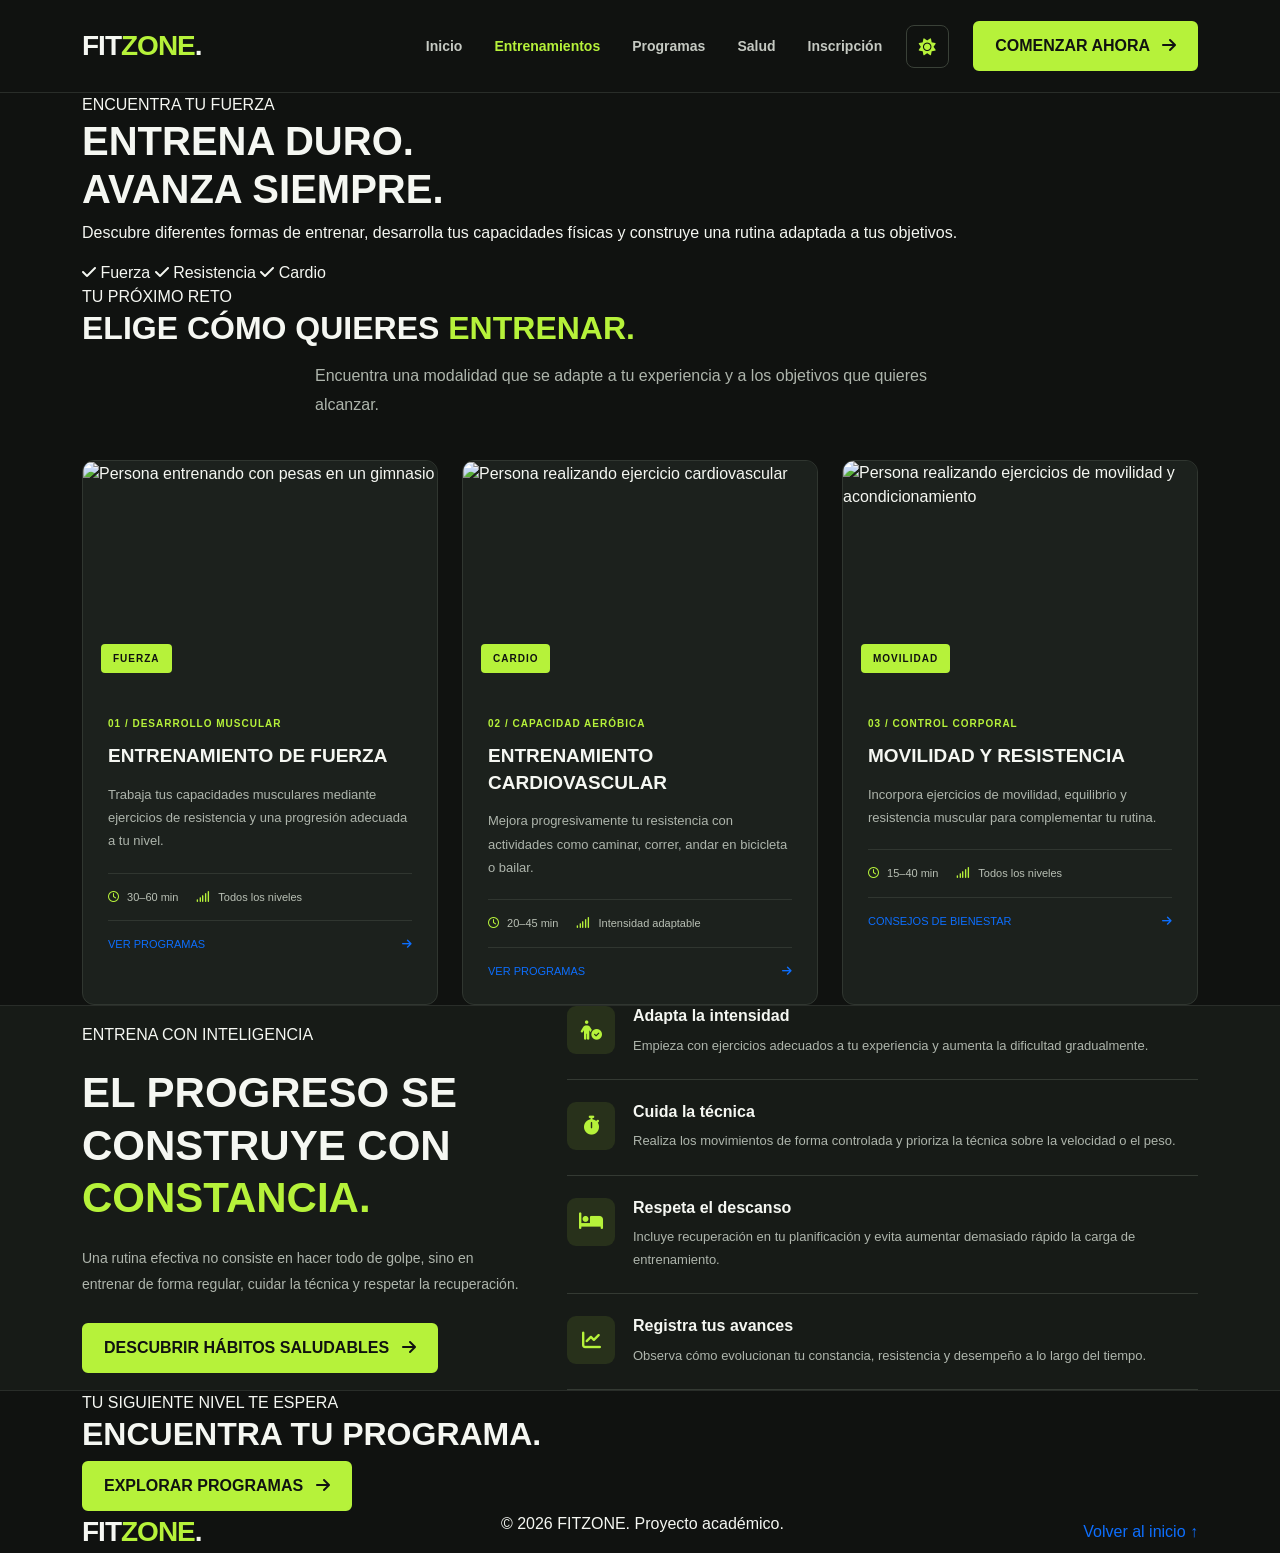
==== entrenamientos.html @ 40655abe "feat: desarrollar pagina de entrenamientos" ====
<!DOCTYPE html>

<html lang="es">
<head>
<meta charset="UTF-8">
<meta name="viewport" content="width=device-width, initial-scale=1.0">
<meta name="description" content="Explora entrenamientos de fuerza, cardio y resistencia con FITZONE.">
<meta name="theme-color" content="#101210">
<title>FITZONE | Entrenamientos</title>
<link href="https://fonts.googleapis.com/css2?family=Montserrat:wght@400;500;600;700;800;900&display=swap" rel="stylesheet">
<link href="https://cdn.jsdelivr.net/npm/bootstrap@5.3.3/dist/css/bootstrap.min.css" rel="stylesheet">
<link rel="stylesheet" href="https://cdnjs.cloudflare.com/ajax/libs/font-awesome/6.5.2/css/all.min.css">
<link rel="stylesheet" href="css/estilos.css">
</head>
<body>
<header>
<nav class="navbar navbar-expand-lg navbar-fitzone">
<div class="container">
<a class="navbar-brand logo-fitzone" href="index.html">FIT<span>ZONE</span><span class="logo-point">.</span></a>
<button class="navbar-toggler" type="button" data-bs-toggle="collapse" data-bs-target="#menuPrincipal" aria-controls="menuPrincipal" aria-expanded="false" aria-label="Abrir menú">
<span class="navbar-toggler-icon"></span>
</button>
<div class="collapse navbar-collapse" id="menuPrincipal">
<ul class="navbar-nav ms-auto align-items-lg-center gap-lg-3">
<li class="nav-item"><a class="nav-link" href="index.html">Inicio</a></li>
<li class="nav-item"><a class="nav-link active" href="entrenamientos.html">Entrenamientos</a></li>
<li class="nav-item"><a class="nav-link" href="programas.html">Programas</a></li>
<li class="nav-item"><a class="nav-link" href="salud.html">Salud</a></li>
<li class="nav-item"><a class="nav-link" href="inscripcion.html">Inscripción</a></li>
<li class="nav-item">
<button class="theme-toggle" type="button" aria-label="Activar tema claro" title="Activar tema claro">
<i class="fa-solid fa-sun"></i>
</button>
</li>
<li class="nav-item"><a class="btn btn-fitzone ms-lg-2" href="inscripcion.html">COMENZAR AHORA <i class="fa-solid fa-arrow-right ms-2"></i></a></li>
</ul>
</div>
</div>
</nav>
</header>
<main>
<section class="inner-hero">
<div class="container">
<span class="hero-label"><span class="hero-label-line"></span> ENCUENTRA TU FUERZA</span>
<h1>ENTRENA DURO.<br><span>AVANZA SIEMPRE.</span></h1>
<p>Descubre diferentes formas de entrenar, desarrolla tus capacidades físicas y construye una rutina adaptada a tus objetivos.</p>
<div class="inner-hero-tags">
<span><i class="fa-solid fa-check"></i> Fuerza</span>
<span><i class="fa-solid fa-check"></i> Resistencia</span>
<span><i class="fa-solid fa-check"></i> Cardio</span>
</div>
</div>
</section>
<section class="section-padding">
<div class="container">
<div class="section-heading">
<span class="hero-label">TU PRÓXIMO RETO</span>
<h2>ELIGE CÓMO QUIERES <span>ENTRENAR.</span></h2>
<p>Encuentra una modalidad que se adapte a tu experiencia y a los objetivos que quieres alcanzar.</p>
</div>
<div class="row g-4">
<div class="col-md-6 col-lg-4">
<article class="training-card">
<div class="training-image-wrap">
<img class="training-image" src="https://images.unsplash.com/photo-1583454110551-21f2fa2afe61?auto=format&fit=crop&w=900&q=85" alt="Persona entrenando con pesas en un gimnasio" loading="lazy">
<span class="training-category">FUERZA</span>
</div>
<div class="training-card-content">
<span class="card-number">01 / DESARROLLO MUSCULAR</span>
<h3>ENTRENAMIENTO DE FUERZA</h3>
<p>Trabaja tus capacidades musculares mediante ejercicios de resistencia y una progresión adecuada a tu nivel.</p>
<div class="training-details">
<span><i class="fa-regular fa-clock"></i> 30–60 min</span>
<span><i class="fa-solid fa-signal"></i> Todos los niveles</span>
</div>
<a href="programas.html" class="card-link">VER PROGRAMAS <i class="fa-solid fa-arrow-right"></i></a>
</div>
</article>
</div>
<div class="col-md-6 col-lg-4">
<article class="training-card">
<div class="training-image-wrap">
<img class="training-image" src="https://images.unsplash.com/photo-1538805060514-97d9cc17730c?auto=format&fit=crop&w=900&q=85" alt="Persona realizando ejercicio cardiovascular" loading="lazy">
<span class="training-category">CARDIO</span>
</div>
<div class="training-card-content">
<span class="card-number">02 / CAPACIDAD AERÓBICA</span>
<h3>ENTRENAMIENTO CARDIOVASCULAR</h3>
<p>Mejora progresivamente tu resistencia con actividades como caminar, correr, andar en bicicleta o bailar.</p>
<div class="training-details">
<span><i class="fa-regular fa-clock"></i> 20–45 min</span>
<span><i class="fa-solid fa-signal"></i> Intensidad adaptable</span>
</div>
<a href="programas.html" class="card-link">VER PROGRAMAS <i class="fa-solid fa-arrow-right"></i></a>
</div>
</article>
</div>
<div class="col-md-6 col-lg-4">
<article class="training-card">
<div class="training-image-wrap">
<img class="training-image" src="https://images.unsplash.com/photo-1518611012118-696072aa579a?auto=format&fit=crop&w=900&q=85" alt="Persona realizando ejercicios de movilidad y acondicionamiento" loading="lazy">
<span class="training-category">MOVILIDAD</span>
</div>
<div class="training-card-content">
<span class="card-number">03 / CONTROL CORPORAL</span>
<h3>MOVILIDAD Y RESISTENCIA</h3>
<p>Incorpora ejercicios de movilidad, equilibrio y resistencia muscular para complementar tu rutina.</p>
<div class="training-details">
<span><i class="fa-regular fa-clock"></i> 15–40 min</span>
<span><i class="fa-solid fa-signal"></i> Todos los niveles</span>
</div>
<a href="salud.html" class="card-link">CONSEJOS DE BIENESTAR <i class="fa-solid fa-arrow-right"></i></a>
</div>
</article>
</div>
</div>
</div>
</section>
<section class="training-tips section-padding">
<div class="container">
<div class="row align-items-center g-5">
<div class="col-lg-5">
<span class="hero-label">ENTRENA CON INTELIGENCIA</span>
<h2>EL PROGRESO SE CONSTRUYE CON <span>CONSTANCIA.</span></h2>
<p>Una rutina efectiva no consiste en hacer todo de golpe, sino en entrenar de forma regular, cuidar la técnica y respetar la recuperación.</p>
<a href="salud.html" class="btn btn-fitzone">DESCUBRIR HÁBITOS SALUDABLES <i class="fa-solid fa-arrow-right ms-2"></i></a>
</div>
<div class="col-lg-7">
<div class="tip-list">
<div class="tip-item">
<div class="tip-icon"><i class="fa-solid fa-person-circle-check"></i></div>
<div><h3>Adapta la intensidad</h3><p>Empieza con ejercicios adecuados a tu experiencia y aumenta la dificultad gradualmente.</p></div>
</div>
<div class="tip-item">
<div class="tip-icon"><i class="fa-solid fa-stopwatch"></i></div>
<div><h3>Cuida la técnica</h3><p>Realiza los movimientos de forma controlada y prioriza la técnica sobre la velocidad o el peso.</p></div>
</div>
<div class="tip-item">
<div class="tip-icon"><i class="fa-solid fa-bed"></i></div>
<div><h3>Respeta el descanso</h3><p>Incluye recuperación en tu planificación y evita aumentar demasiado rápido la carga de entrenamiento.</p></div>
</div>
<div class="tip-item">
<div class="tip-icon"><i class="fa-solid fa-chart-line"></i></div>
<div><h3>Registra tus avances</h3><p>Observa cómo evolucionan tu constancia, resistencia y desempeño a lo largo del tiempo.</p></div>
</div>
</div>
</div>
</div>
</div>
</section>
<section class="cta-section">
<div class="container">
<div class="cta-content">
<div><span class="hero-label">TU SIGUIENTE NIVEL TE ESPERA</span><h2>ENCUENTRA TU <span>PROGRAMA.</span></h2></div>
<a href="programas.html" class="btn btn-fitzone">EXPLORAR PROGRAMAS <i class="fa-solid fa-arrow-right ms-2"></i></a>
</div>
</div>
</section>
</main>
<footer class="footer-fitzone">
<div class="container">
<div class="d-flex flex-column flex-md-row justify-content-between align-items-center gap-3">
<a class="logo-fitzone" href="index.html">FIT<span>ZONE</span><span class="logo-point">.</span></a>
<p>© <span data-current-year>2026</span> FITZONE. Proyecto académico.</p>
<a href="index.html">Volver al inicio ↑</a>
</div>
</div>
</footer>
<script src="https://cdn.jsdelivr.net/npm/bootstrap@5.3.3/dist/js/bootstrap.bundle.min.js"></script>
<script src="js/main.js"></script>
</body>
</html>
---- css/estilos.css ----
:root {
--color-fondo: #101210;
--color-superficie: #1C211D;
--color-principal: #B6F23A;
--color-texto: #F5F7F2;
}

* {
margin: 0;
padding: 0;
box-sizing: border-box;
}

html {
scroll-behavior: smooth;
}

body {
background-color: var(--color-fondo);
color: var(--color-texto);
font-family: Arial, sans-serif;
min-height: 100vh;
}

h1, h2, h3 {
font-weight: 800;
}

a {
text-decoration: none;
}
.navbar-fitzone {
background-color: var(--color-fondo);
padding: 20px 0;
border-bottom: 1px solid #292D29;
}

.logo-fitzone {
color: var(--color-texto);
font-size: 28px;
font-weight: 900;
letter-spacing: -1px;
}

.logo-fitzone span {
color: var(--color-principal);
}

.logo-fitzone .logo-point {
color: var(--color-texto);
}

.navbar-fitzone .nav-link {
color: #C5C9C2;
font-size: 14px;
font-weight: 600;
transition: color 0.3s ease;
}

.navbar-fitzone .nav-link:hover,
.navbar-fitzone .nav-link.active {
color: var(--color-principal);
}

.btn-fitzone {
background-color: var(--color-principal);
color: #101210;
border: 2px solid var(--color-principal);
border-radius: 6px;
padding: 11px 20px;
font-weight: 800;
transition: all 0.3s ease;
}

.btn-fitzone:hover {
background-color: transparent;
color: var(--color-principal);
border-color: var(--color-principal);
}

.navbar-toggler {
border-color: var(--color-principal);
}

.navbar-toggler:focus {
box-shadow: 0 0 0 0.2rem rgba(182, 242, 58, 0.25);
}
.program-card {
height: 100%;
padding: 35px 28px;
background: var(--color-superficie);
border: 1px solid #303630;
border-radius: 12px;
display: flex;
flex-direction: column;
transition: transform 0.3s ease, border-color 0.3s ease;
}

.program-card:hover {
transform: translateY(-8px);
border-color: var(--color-principal);
}

.program-card-featured {
border-color: var(--color-principal);
position: relative;
}

.program-card-featured::before {
content: "RECOMENDADO";
position: absolute;
top: -13px;
right: 20px;
background: var(--color-principal);
color: #101210;
padding: 6px 12px;
font-size: 10px;
font-weight: 800;
letter-spacing: 1px;
border-radius: 4px;
}

.program-icon {
width: 58px;
height: 58px;
display: flex;
align-items: center;
justify-content: center;
background: rgba(182, 242, 58, 0.10);
border: 1px solid rgba(182, 242, 58, 0.25);
border-radius: 10px;
color: var(--color-principal);
font-size: 24px;
margin-bottom: 28px;
}

.program-level {
color: var(--color-principal);
font-size: 11px;
font-weight: 800;
letter-spacing: 1.3px;
margin-bottom: 12px;
}

.program-card h3 {
font-size: 23px;
font-weight: 900;
margin-bottom: 15px;
}

.program-card > p {
color: #AEB5AC;
font-size: 14px;
line-height: 1.8;
margin-bottom: 25px;
}

.program-card ul {
list-style: none;
padding: 0;
margin: 0 0 30px;
}

.program-card li {
color: #D1D6CE;
font-size: 13px;
padding: 10px 0;
border-bottom: 1px solid #303630;
}

.program-card li i {
color: var(--color-principal);
margin-right: 9px;
}

.program-link {
margin-top: auto;
padding-top: 15px;
color: var(--color-principal);
font-size: 12px;
font-weight: 800;
letter-spacing: 0.5px;
display: flex;
justify-content: space-between;
align-items: center;
}

.program-link i {
transition: transform 0.3s ease;
}

.program-link:hover {
color: var(--color-texto);
}

.program-link:hover i {
transform: translateX(5px);
}

/* PASOS DEL PROGRAMA */

.program-steps {
background: #171B17;
border-top: 1px solid #292D29;
border-bottom: 1px solid #292D29;
}

.program-step {
height: 100%;
padding: 25px 20px;
border-left: 2px solid #3A4138;
transition: border-color 0.3s ease;
}

.program-step:hover {
border-color: var(--color-principal);
}

.program-step > span {
display: block;
color: var(--color-principal);
font-size: 32px;
font-weight: 900;
margin-bottom: 18px;
}

.program-step h3 {
font-size: 17px;
font-weight: 800;
margin-bottom: 12px;
}

.program-step p {
color: #AEB5AC;
font-size: 13px;
line-height: 1.7;
margin-bottom: 0;
}

/* ENCABEZADOS DE SECCIÓN */

.section-heading > p {
max-width: 650px;
margin: 15px auto 40px;
color: #AEB5AC;
line-height: 1.8;
}

.section-heading h2 span {
color: var(--color-principal);
}

/* AJUSTES PARA CELULARES */

@media (max-width: 767px) {
.program-card {
padding: 28px 22px;
}

.program-card h3 {
font-size: 21px;
}

.program-step {
padding: 18px 12px;
}

.program-step > span {
font-size: 27px;
}

.program-step h3 {
font-size: 15px;
}

.program-step p {
font-size: 12px;
}
}
.registration-heading {
font-size: clamp(30px, 4vw, 44px);
font-weight: 900;
line-height: 1.2;
margin: 22px 0;
}

.registration-heading span {
color: var(--color-principal);
}

.registration-description {
color: #AEB5AC;
font-size: 14px;
line-height: 1.9;
margin-bottom: 30px;
}

.registration-benefit {
display: flex;
gap: 16px;
margin: 25px 0;
}

.registration-benefit > div:first-child {
width: 46px;
height: 46px;
flex-shrink: 0;
display: flex;
align-items: center;
justify-content: center;
color: var(--color-principal);
background: rgba(182, 242, 58, 0.10);
border-radius: 9px;
font-size: 19px;
}

.registration-benefit h3 {
font-size: 15px;
font-weight: 800;
margin-bottom: 7px;
}

.registration-benefit p {
color: #AEB5AC;
font-size: 13px;
line-height: 1.7;
margin-bottom: 0;
}

.registration-note {
margin-top: 30px;
padding: 16px;
border: 1px solid #303630;
border-radius: 8px;
color: #AEB5AC;
font-size: 12px;
line-height: 1.7;
}

.registration-note i {
color: var(--color-principal);
margin-right: 8px;
}

.registration-form {
padding: 35px;
background: var(--color-superficie);
border: 1px solid #303630;
border-radius: 12px;
}

.form-header {
margin-bottom: 28px;
}

.form-header > span {
color: var(--color-principal);
font-size: 11px;
font-weight: 800;
letter-spacing: 1.5px;
}

.form-header h2 {
font-size: 28px;
font-weight: 900;
margin: 12px 0 8px;
}

.form-header p {
color: #AEB5AC;
font-size: 13px;
margin-bottom: 0;
}

.registration-form .form-label {
color: #E4E8E0;
font-size: 12px;
font-weight: 700;
margin-bottom: 9px;
}

.registration-form .form-control,
.registration-form .form-select {
min-height: 47px;
background-color: #121512;
color: var(--color-texto);
border: 1px solid #3A4138;
border-radius: 6px;
font-size: 13px;
}

.registration-form textarea.form-control {
min-height: 100px;
resize: vertical;
}

.registration-form .form-control::placeholder {
color: #7E877B;
}

.registration-form .form-control:focus,
.registration-form .form-select:focus {
border-color: var(--color-principal);
box-shadow: 0 0 0 0.2rem rgba(182, 242, 58, 0.12);
}

.registration-form .form-select option {
background: #121512;
color: #F5F7F2;
}

.registration-form .form-check {
padding: 15px 15px 15px 35px;
border: 1px solid #303630;
border-radius: 7px;
}

.registration-form .form-check-input {
background-color: #121512;
border-color: #596153;
}

.registration-form .form-check-input:checked {
background-color: var(--color-principal);
border-color: var(--color-principal);
}

.registration-form .form-check-input:focus {
box-shadow: 0 0 0 0.2rem rgba(182, 242, 58, 0.15);
}

.registration-form .form-check-label {
color: #C5CCC1;
font-size: 12px;
line-height: 1.8;
}

.registration-form .invalid-feedback {
font-size: 11px;
}

.character-counter {
text-align: right;
color: #AEB5AC;
font-size: 11px;
margin-top: 7px;
}

.registration-submit {
width: 100%;
min-height: 50px;
font-size: 12px;
}

.form-privacy {
color: #AEB5AC;
text-align: center;
font-size: 11px;
line-height: 1.7;
margin: 15px 0 0;
}

.form-privacy i {
color: var(--color-principal);
margin-right: 5px;
}

.registration-form .was-validated .form-check-input:invalid {
border-color: #dc3545;
}

@media (max-width: 767px) {
.registration-form {
padding: 23px 18px;
}

.form-header h2 {
font-size: 24px;
}

.registration-heading {
font-size: 32px;
}
}

body,
.navbar-fitzone,
.program-card,
.health-card,
.registration-form,
.benefit-card,
.hero-floating-card {
transition: background-color 0.3s ease, color 0.3s ease, border-color 0.3s ease;
}

.theme-toggle {
width: 43px;
height: 43px;
display: inline-flex;
align-items: center;
justify-content: center;
border: 1px solid #3A4138;
border-radius: 8px;
background: transparent;
color: var(--color-principal);
font-size: 17px;
cursor: pointer;
transition: all 0.3s ease;
}

.theme-toggle:hover {
background: var(--color-principal);
color: #101210;
border-color: var(--color-principal);
}

.theme-toggle:focus-visible {
outline: 2px solid var(--color-principal);
outline-offset: 3px;
}

/* PALETA DEL TEMA CLARO */

body.light-theme {
--color-fondo: #F4F6F0;
--color-superficie: #FFFFFF;
--color-texto: #20251F;
--color-principal: #628C18;
background-color: var(--color-fondo);
color: var(--color-texto);
}

body.light-theme .navbar-fitzone {
background-color: #FFFFFF;
border-bottom-color: #DCE2D6;
}

body.light-theme .navbar-fitzone .nav-link {
color: #454D42;
}

body.light-theme .logo-fitzone {
color: #20251F;
}

body.light-theme .hero-description,
body.light-theme .section-heading > p,
body.light-theme .health-card p,
body.light-theme .program-card > p,
body.light-theme .program-step p,
body.light-theme .health-habit p,
body.light-theme .registration-description {
color: #555E51;
}

body.light-theme .stats-section,
body.light-theme .program-steps,
body.light-theme .health-routine {
background: #E9EDE4;
border-color: #D6DDD0;
}

body.light-theme .program-card,
body.light-theme .health-card,
body.light-theme .registration-form,
body.light-theme .benefit-card {
background: #FFFFFF;
border-color: #D6DDD0;
}

body.light-theme .program-card h3,
body.light-theme .health-card h3,
body.light-theme .program-step h3,
body.light-theme .health-habit h3,
body.light-theme .form-header h2 {
color: #20251F;
}

body.light-theme .registration-form .form-label {
color: #30382D;
}

body.light-theme .registration-form .form-control,
body.light-theme .registration-form .form-select {
background-color: #FFFFFF;
color: #20251F;
border-color: #C8D0C1;
}

body.light-theme .registration-form .form-check {
border-color: #D6DDD0;
}

body.light-theme .registration-form .form-check-label {
color: #454D42;
}

body.light-theme .registration-form .form-check-input {
background-color: #FFFFFF;
border-color: #9AA591;
}

body.light-theme .registration-form .form-check-input:checked {
background-color: var(--color-principal);
border-color: var(--color-principal);
}

body.light-theme .health-reminder {
background: #E9EDE4;
border-color: #D6DDD0;
}

body.light-theme .health-reminder p,
body.light-theme .registration-note,
body.light-theme .form-privacy,
body.light-theme .character-counter {
color: #555E51;
}

body.light-theme .health-reminder h3 {
color: #20251F;
}

body.light-theme .health-habit {
border-color: #D6DDD0;
}

body.light-theme .program-card li {
color: #454D42;
border-color: #D6DDD0;
}

body.light-theme .program-link:hover {
color: #20251F;
}

body.light-theme .health-number {
color: #507415;
}

body.light-theme .theme-toggle {
border-color: #C8D0C1;
}

@media (prefers-reduced-motion: reduce) {
body,
.navbar-fitzone,
.program-card,
.health-card,
.theme-toggle {
transition: none;
}
}

.training-card {
height: 100%;
overflow: hidden;
background: var(--color-superficie);
border: 1px solid #303630;
border-radius: 12px;
transition: transform 0.3s ease, border-color 0.3s ease;
}

.training-card:hover {
transform: translateY(-7px);
border-color: var(--color-principal);
}

.training-image-wrap {
height: 230px;
position: relative;
overflow: hidden;
background: #1C211D;
}

.training-image {
width: 100%;
height: 100%;
object-fit: cover;
transition: transform 0.5s ease;
}

.training-card:hover .training-image {
transform: scale(1.06);
}

.training-category {
position: absolute;
left: 18px;
bottom: 18px;
background: var(--color-principal);
color: #101210;
padding: 7px 12px;
border-radius: 4px;
font-size: 10px;
font-weight: 900;
letter-spacing: 1px;
}

.training-card-content {
padding: 25px;
}

.training-card-content .card-number {
display: block;
color: var(--color-principal);
font-size: 10px;
font-weight: 800;
letter-spacing: 1px;
margin-bottom: 12px;
}

.training-card-content h3 {
font-size: 19px;
font-weight: 900;
line-height: 1.4;
margin-bottom: 13px;
}

.training-card-content > p {
color: #AEB5AC;
font-size: 13px;
line-height: 1.8;
margin-bottom: 20px;
}

.training-details {
display: flex;
flex-wrap: wrap;
gap: 10px 18px;
padding: 15px 0;
border-top: 1px solid #303630;
border-bottom: 1px solid #303630;
margin-bottom: 15px;
}

.training-details span {
color: #B9C0B5;
font-size: 11px;
}

.training-details i {
color: var(--color-principal);
margin-right: 5px;
}

.training-card-content .card-link {
display: flex;
justify-content: space-between;
align-items: center;
gap: 10px;
font-size: 11px;
}

.training-tips {
background: #171B17;
border-top: 1px solid #292D29;
border-bottom: 1px solid #292D29;
}

.training-tips h2 {
font-size: clamp(28px, 4vw, 42px);
font-weight: 900;
line-height: 1.25;
margin: 20px 0;
}

.training-tips h2 span {
color: var(--color-principal);
}

.training-tips > .container > .row > .col-lg-5 > p {
color: #AEB5AC;
font-size: 14px;
line-height: 1.9;
margin-bottom: 25px;
}

.tip-list {
display: flex;
flex-direction: column;
}

.tip-item {
display: flex;
gap: 18px;
padding: 22px 0;
border-bottom: 1px solid #343A33;
}

.tip-item:first-child {
padding-top: 0;
}

.tip-icon {
width: 48px;
height: 48px;
flex-shrink: 0;
display: flex;
align-items: center;
justify-content: center;
border-radius: 9px;
background: rgba(182, 242, 58, 0.10);
color: var(--color-principal);
font-size: 19px;
}

.tip-item h3 {
font-size: 16px;
font-weight: 800;
margin-bottom: 8px;
}

.tip-item p {
color: #AEB5AC;
font-size: 13px;
line-height: 1.8;
margin-bottom: 0;
}

/* ADAPTACION DEL TEMA CLARO */

body.light-theme .training-card {
background: #FFFFFF;
border-color: #D6DDD0;
}

body.light-theme .training-card-content h3,
body.light-theme .tip-item h3 {
color: #20251F;
}

body.light-theme .training-card-content > p,
body.light-theme .training-details span,
body.light-theme .tip-item p,
body.light-theme .training-tips > .container > .row > .col-lg-5 > p {
color: #555E51;
}

body.light-theme .training-details,
body.light-theme .tip-item {
border-color: #D6DDD0;
}

body.light-theme .training-tips {
background: #E9EDE4;
border-color: #D6DDD0;
}

@media (max-width: 767px) {
.training-image-wrap {
height: 210px;
}

.training-card-content {
padding: 22px;
}

.training-card-content h3 {
font-size: 18px;
}

.tip-item {
gap: 14px;
}
}

@media (prefers-reduced-motion: reduce) {
.training-card,
.training-image {
transition: none;
}
}
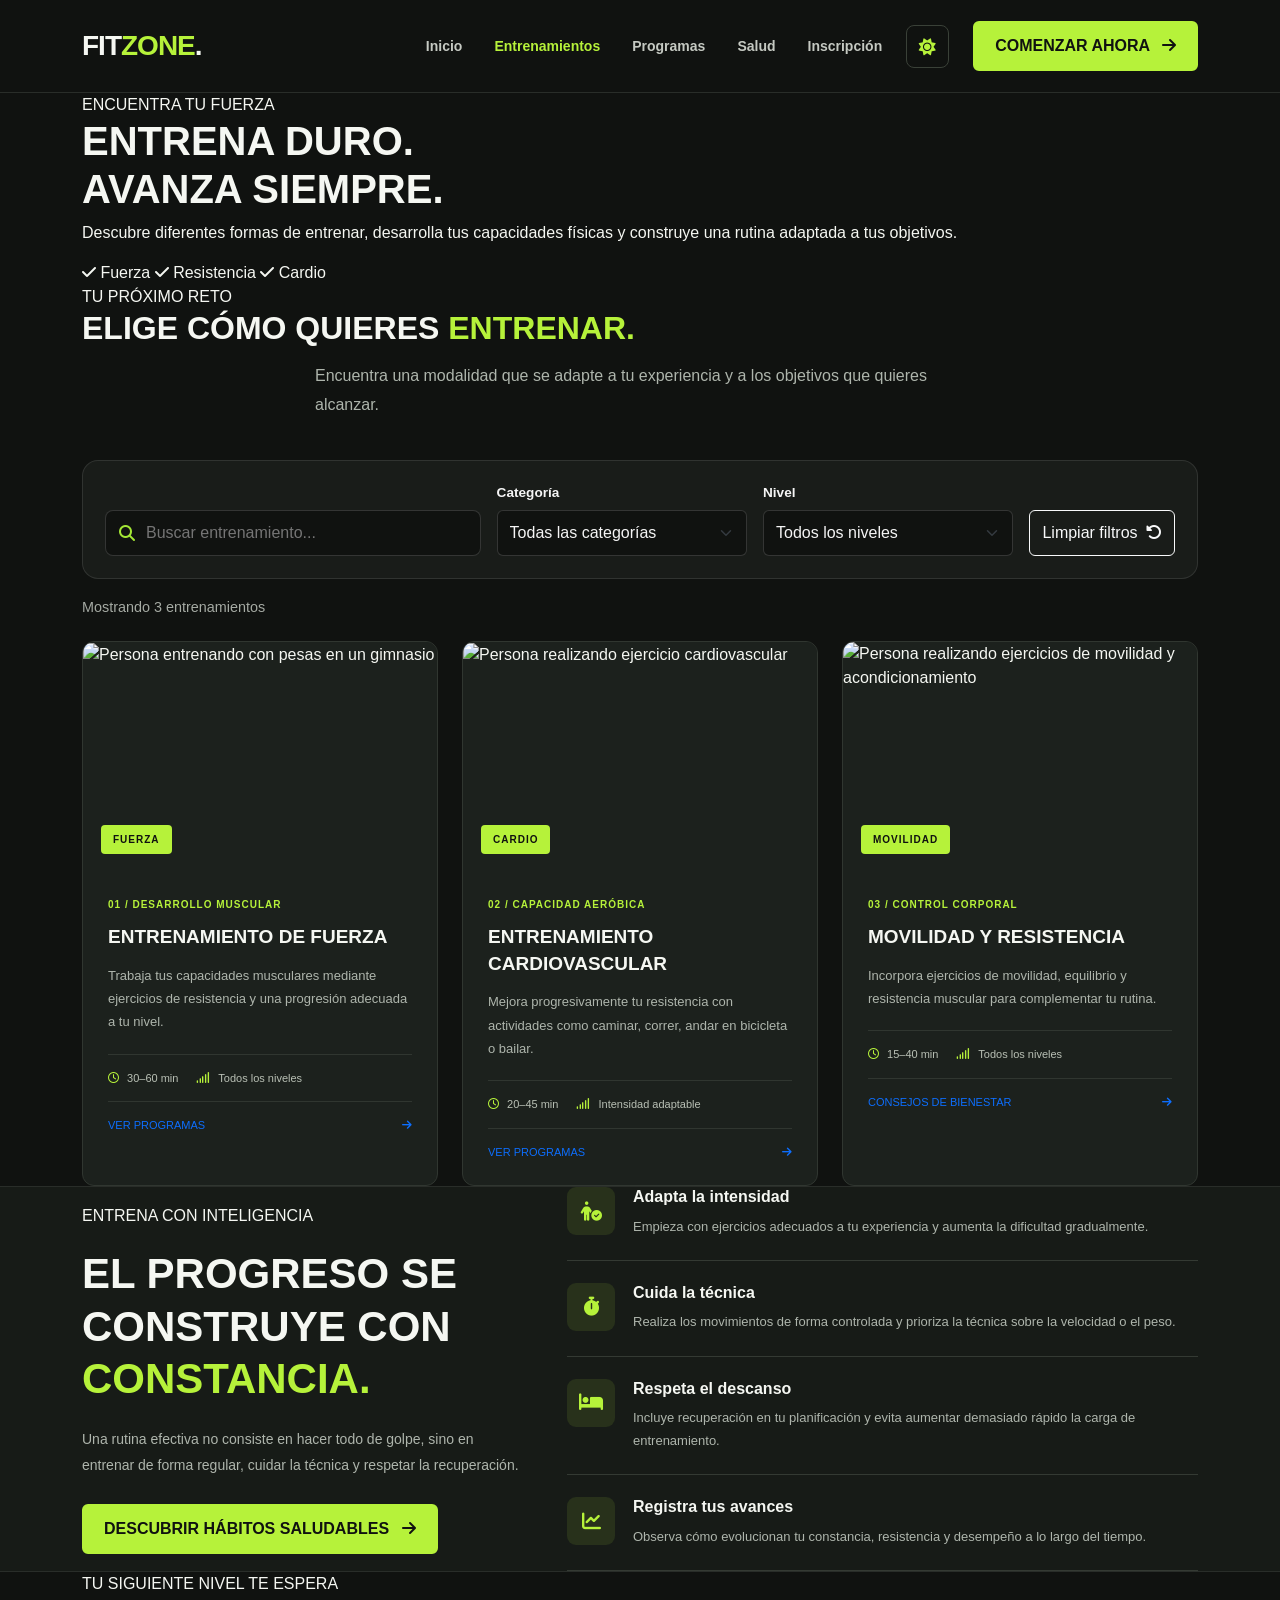
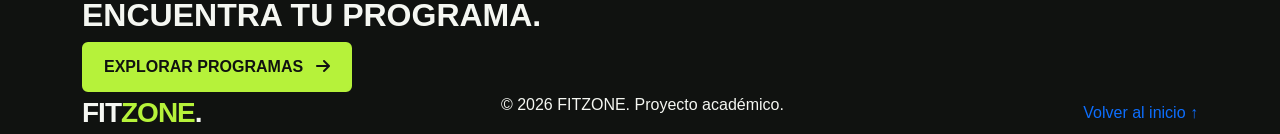
==== commit 9636a00d: "feat: implementar filtros interactivos de entrenamientos" ====
--- a/entrenamientos.html
+++ b/entrenamientos.html
@@ -4,7 +4,7 @@
 <head>
 <meta charset="UTF-8">
 <meta name="viewport" content="width=device-width, initial-scale=1.0">
-<meta name="description" content="Explora entrenamientos de fuerza, cardio y resistencia con FITZONE.">
+<meta name="description" content="Explora entrenamientos de fuerza, cardio y movilidad con FITZONE.">
 <meta name="theme-color" content="#101210">
 <title>FITZONE | Entrenamientos</title>
 <link href="https://fonts.googleapis.com/css2?family=Montserrat:wght@400;500;600;700;800;900&display=swap" rel="stylesheet">
@@ -38,6 +38,7 @@
 </div>
 </nav>
 </header>
+
 <main>
 <section class="inner-hero">
 <div class="container">
@@ -51,6 +52,7 @@
 </div>
 </div>
 </section>
+
 <section class="section-padding">
 <div class="container">
 <div class="section-heading">
@@ -58,8 +60,39 @@
 <h2>ELIGE CÓMO QUIERES <span>ENTRENAR.</span></h2>
 <p>Encuentra una modalidad que se adapte a tu experiencia y a los objetivos que quieres alcanzar.</p>
 </div>
-<div class="row g-4">
-<div class="col-md-6 col-lg-4">
+
+<div class="training-filters">
+<div class="training-search">
+<i class="fa-solid fa-magnifying-glass"></i>
+<input type="search" id="buscarEntrenamiento" placeholder="Buscar entrenamiento..." aria-label="Buscar entrenamiento">
+</div>
+<div class="training-filter-group">
+<label for="filtroCategoria">Categoría</label>
+<select id="filtroCategoria" class="form-select">
+<option value="todos">Todas las categorías</option>
+<option value="fuerza">Fuerza</option>
+<option value="cardio">Cardio</option>
+<option value="movilidad">Movilidad</option>
+</select>
+</div>
+<div class="training-filter-group">
+<label for="filtroNivel">Nivel</label>
+<select id="filtroNivel" class="form-select">
+<option value="todos">Todos los niveles</option>
+<option value="principiante">Principiante</option>
+<option value="intermedio">Intermedio</option>
+<option value="avanzado">Avanzado</option>
+</select>
+</div>
+<button type="button" id="limpiarFiltros" class="btn btn-outline-light">Limpiar filtros <i class="fa-solid fa-rotate-left ms-1"></i></button>
+</div>
+
+<div class="training-results">
+<p id="contadorEntrenamientos" aria-live="polite">Mostrando 3 entrenamientos</p>
+</div>
+
+<div class="row g-4" id="listaEntrenamientos">
+<div class="col-md-6 col-lg-4 training-item" data-categoria="fuerza" data-nivel="principiante intermedio avanzado" data-nombre="entrenamiento de fuerza desarrollo muscular pesas">
 <article class="training-card">
 <div class="training-image-wrap">
 <img class="training-image" src="https://images.unsplash.com/photo-1583454110551-21f2fa2afe61?auto=format&fit=crop&w=900&q=85" alt="Persona entrenando con pesas en un gimnasio" loading="lazy">
@@ -77,7 +110,8 @@
 </div>
 </article>
 </div>
-<div class="col-md-6 col-lg-4">
+
+<div class="col-md-6 col-lg-4 training-item" data-categoria="cardio" data-nivel="principiante intermedio avanzado" data-nombre="entrenamiento cardiovascular cardio correr bicicleta resistencia">
 <article class="training-card">
 <div class="training-image-wrap">
 <img class="training-image" src="https://images.unsplash.com/photo-1538805060514-97d9cc17730c?auto=format&fit=crop&w=900&q=85" alt="Persona realizando ejercicio cardiovascular" loading="lazy">
@@ -95,7 +129,8 @@
 </div>
 </article>
 </div>
-<div class="col-md-6 col-lg-4">
+
+<div class="col-md-6 col-lg-4 training-item" data-categoria="movilidad" data-nivel="principiante intermedio avanzado" data-nombre="movilidad resistencia equilibrio control corporal">
 <article class="training-card">
 <div class="training-image-wrap">
 <img class="training-image" src="https://images.unsplash.com/photo-1518611012118-696072aa579a?auto=format&fit=crop&w=900&q=85" alt="Persona realizando ejercicios de movilidad y acondicionamiento" loading="lazy">
@@ -113,9 +148,18 @@
 </div>
 </article>
 </div>
-</div>
-</div>
-</section>
+
+<div class="col-12 d-none" id="sinEntrenamientos">
+<div class="training-empty">
+<i class="fa-solid fa-magnifying-glass"></i>
+<h3>No encontramos entrenamientos</h3>
+<p>Prueba con otra búsqueda o cambia los filtros seleccionados.</p>
+</div>
+</div>
+</div>
+</div>
+</section>
+
 <section class="training-tips section-padding">
 <div class="container">
 <div class="row align-items-center g-5">
@@ -148,6 +192,7 @@
 </div>
 </div>
 </section>
+
 <section class="cta-section">
 <div class="container">
 <div class="cta-content">
@@ -157,6 +202,7 @@
 </div>
 </section>
 </main>
+
 <footer class="footer-fitzone">
 <div class="container">
 <div class="d-flex flex-column flex-md-row justify-content-between align-items-center gap-3">
@@ -166,7 +212,12 @@
 </div>
 </div>
 </footer>
+
 <script src="https://cdn.jsdelivr.net/npm/bootstrap@5.3.3/dist/js/bootstrap.bundle.min.js"></script>
+
 <script src="js/main.js"></script>
+
+<script src="js/entrenamientos.js"></script>
+
 </body>
 </html>
--- a/css/estilos.css
+++ b/css/estilos.css
@@ -870,4 +870,205 @@
 .training-image {
 transition: none;
 }
+}
+
+body.light-theme .inner-hero {
+background-color: #E9EDE4;
+}
+
+body.light-theme .inner-hero p {
+color: #555E51;
+}
+
+body.light-theme .inner-hero h1 {
+color: #20251F;
+}
+
+body.light-theme .inner-hero-tags span {
+color: #454D42;
+border-color: #C8D0C1;
+}
+
+body.light-theme .section-heading h2 {
+color: #20251F;
+}
+
+body.light-theme .section-heading > p {
+color: #555E51;
+}
+
+body.light-theme .cta-section {
+background-color: #E9EDE4;
+}
+
+body.light-theme .cta-content h2 {
+color: #20251F;
+}
+
+body.light-theme .footer-fitzone {
+background-color: #FFFFFF;
+border-top: 1px solid #D6DDD0;
+}
+
+body.light-theme .footer-fitzone p,
+body.light-theme .footer-fitzone > .container a:not(.logo-fitzone) {
+color: #555E51;
+}
+
+body.light-theme .navbar-toggler {
+border-color: var(--color-principal);
+}
+
+body.light-theme .navbar-toggler-icon {
+filter: invert(1);
+}
+
+body.light-theme .navbar-fitzone .nav-link.active,
+body.light-theme .navbar-fitzone .nav-link:hover {
+color: var(--color-principal);
+}
+
+@media (max-width: 991px) {
+body.light-theme .navbar-fitzone .navbar-collapse {
+background-color: #FFFFFF;
+padding: 18px;
+border: 1px solid #D6DDD0;
+border-radius: 8px;
+margin-top: 12px;
+}
+}
+.training-filters {
+display: grid;
+grid-template-columns: minmax(220px, 1.5fr) minmax(170px, 1fr) minmax(170px, 1fr) auto;
+gap: 16px;
+align-items: end;
+margin-bottom: 18px;
+padding: 22px;
+background: var(--card-bg, #191c19);
+border: 1px solid var(--border-color, rgba(255,255,255,.1));
+border-radius: 16px;
+}
+
+.training-search {
+position: relative;
+}
+
+.training-search > i {
+position: absolute;
+top: 50%;
+left: 14px;
+transform: translateY(-50%);
+color: #a3e635;
+}
+
+.training-search input {
+width: 100%;
+min-height: 46px;
+padding: 10px 12px 10px 40px;
+color: var(--text-color, #f5f5f5);
+background: var(--input-bg, #101210);
+border: 1px solid var(--border-color, rgba(255,255,255,.15));
+border-radius: 8px;
+outline: none;
+}
+
+.training-search input:focus {
+border-color: #a3e635;
+}
+
+.training-filter-group label {
+display: block;
+margin-bottom: 7px;
+color: var(--text-color, #f5f5f5);
+font-size: .85rem;
+font-weight: 600;
+}
+
+.training-filter-group select {
+min-height: 46px;
+color: var(--text-color, #f5f5f5);
+background-color: var(--input-bg, #101210);
+border-color: var(--border-color, rgba(255,255,255,.15));
+}
+
+.training-filter-group select option {
+color: #f5f5f5;
+background: #191c19;
+}
+
+#limpiarFiltros {
+min-height: 46px;
+white-space: nowrap;
+}
+
+.training-results {
+margin-bottom: 22px;
+}
+
+.training-results p {
+margin: 0;
+color: var(--muted-color, #a5aaa3);
+font-size: .9rem;
+}
+
+.training-item {
+transition: opacity .2s ease, transform .2s ease;
+}
+
+.training-item[hidden] {
+display: none !important;
+}
+
+.training-empty {
+padding: 45px 20px;
+text-align: center;
+background: var(--card-bg, #191c19);
+border: 1px solid var(--border-color, rgba(255,255,255,.1));
+border-radius: 16px;
+}
+
+.training-empty > i {
+margin-bottom: 16px;
+color: #a3e635;
+font-size: 2rem;
+}
+
+.training-empty h3 {
+color: var(--text-color, #f5f5f5);
+}
+
+.training-empty p {
+margin-bottom: 0;
+color: var(--muted-color, #a5aaa3);
+}
+
+@media (max-width: 991px) {
+.training-filters {
+grid-template-columns: repeat(2, minmax(0, 1fr));
+}
+}
+
+@media (max-width: 575px) {
+.training-filters {
+grid-template-columns: 1fr;
+padding: 16px;
+}
+
+#limpiarFiltros {
+width: 100%;
+}
+}
+
+body.light-theme .training-filters,
+body.light-theme .training-empty {
+--card-bg: #ffffff;
+--border-color: #dfe5d9;
+--text-color: #20251e;
+--muted-color: #60675d;
+--input-bg: #f4f6f0;
+}
+
+body.light-theme .training-search input,
+body.light-theme .training-filter-group select {
+color: #20251e;
 }
